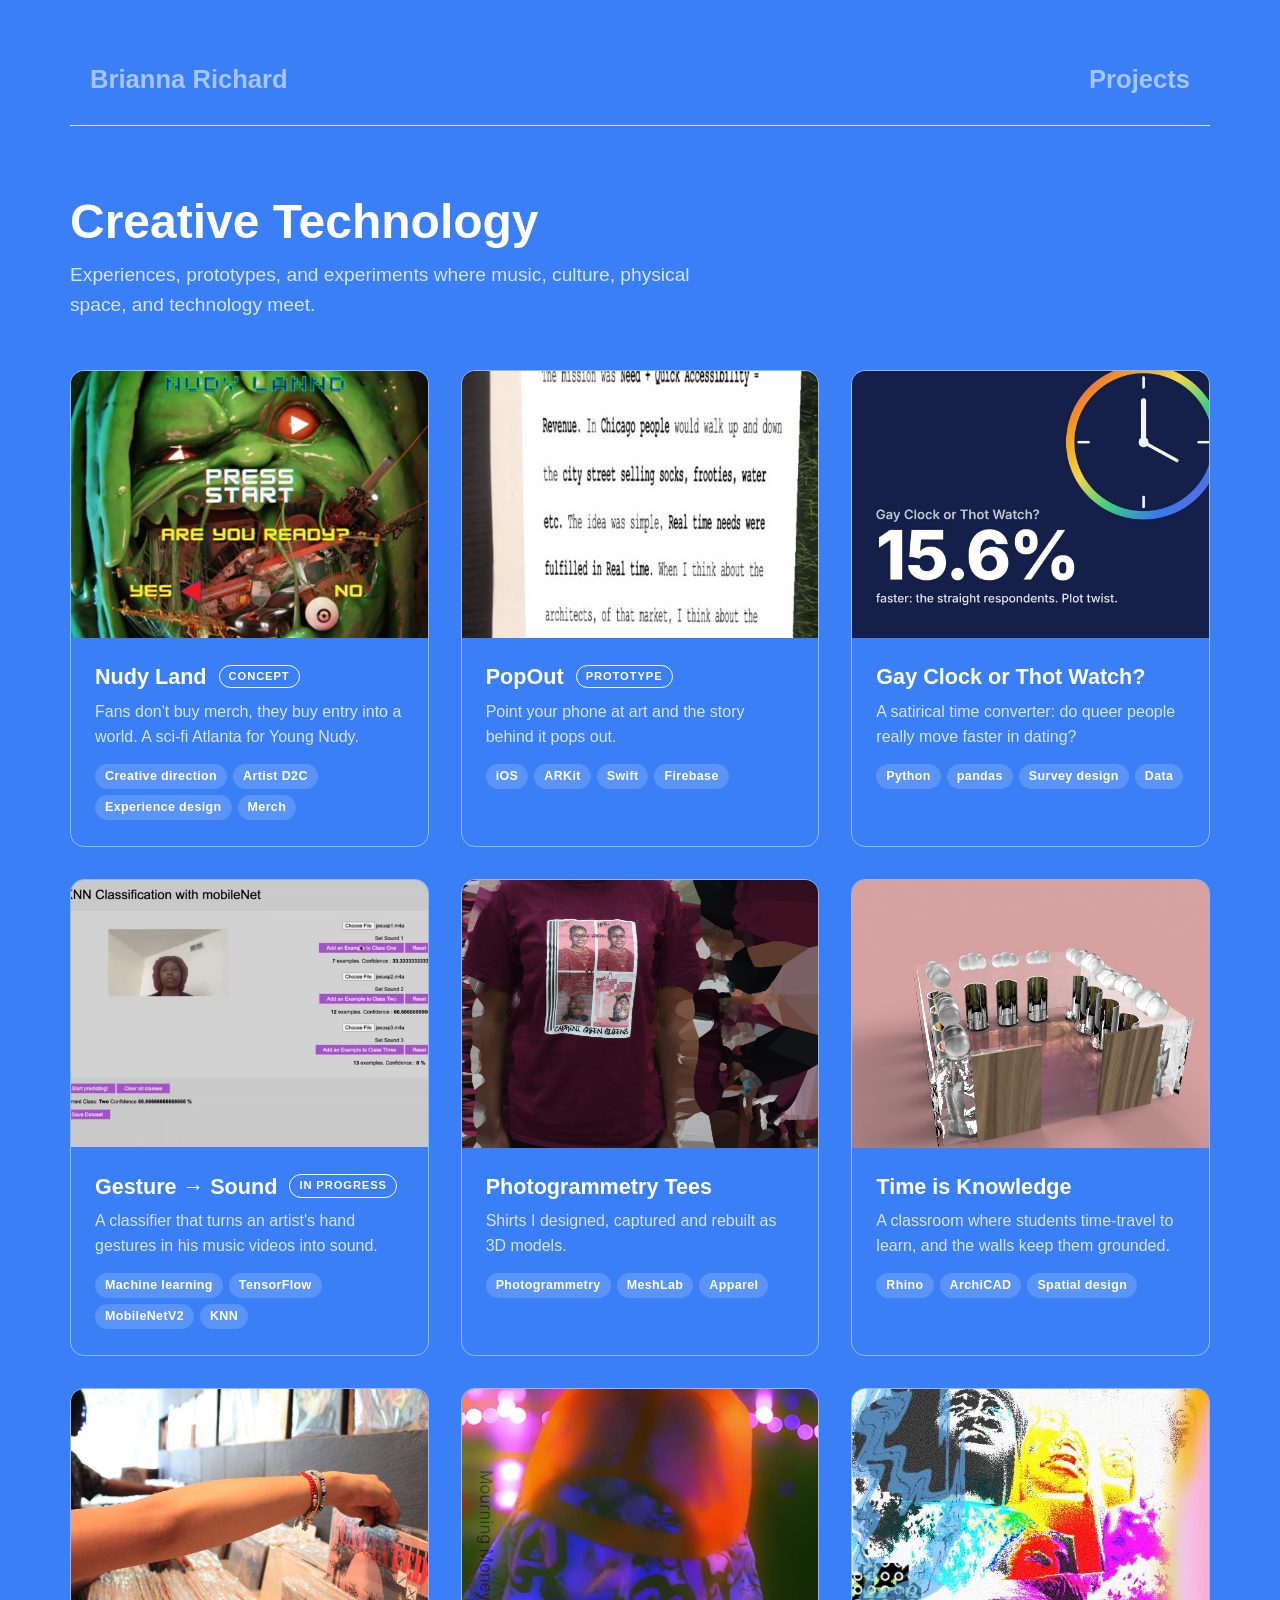
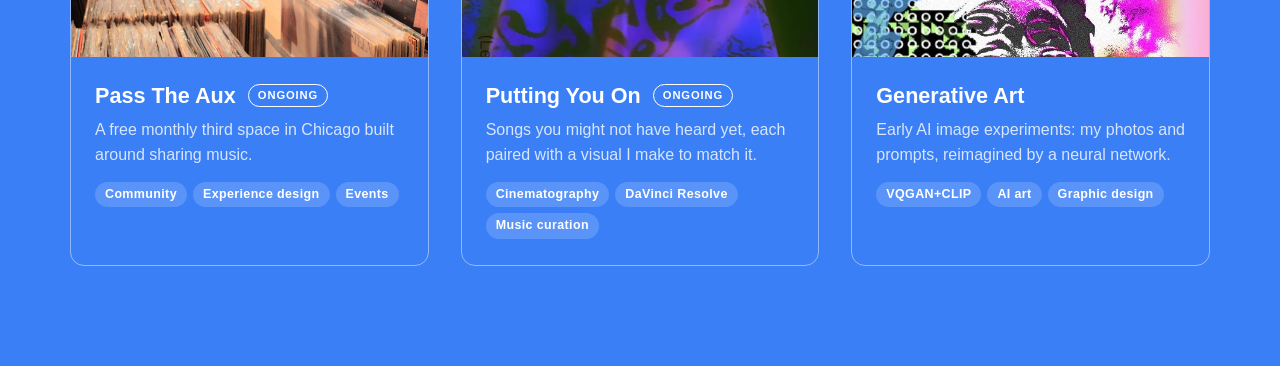
==== projects/index.html @ 4e0860cd "Add Creative Technology projects page and link it from home Co-Authored-By: Claude Opus 5.5 <noreply" ====
<!DOCTYPE html>
<html lang="en">
<head>
  <meta charset="UTF-8">
  <meta name="viewport" content="width=device-width, initial-scale=1.0">
  <title>Projects · Brianna Richard</title>
  <link rel="stylesheet" href="style.css">
</head>
<body>
  <header class="topbar">
    <a href="/">Brianna Richard</a>
    <a href="/projects/">Projects</a>
  </header>

  <main class="wrap">
    <h1>Creative Technology</h1>
    <p class="intro">Experiences, prototypes, and experiments where music, culture, physical space, and technology meet.</p>
    <section class="grid">
    <a class="card" href="young-nudy/">
      <div class="media"><video src="img/yn-loop.mp4" poster="img/yn-loop-poster.jpg" autoplay muted loop playsinline></video></div>
      <div class="body">
        <h2>Nudy Land <span class="label">Concept</span></h2>
        <p>Fans don&#x27;t buy merch, they buy entry into a world. A sci-fi Atlanta for Young Nudy.</p>
        <ul class="tags"><li>Creative direction</li><li>Artist D2C</li><li>Experience design</li><li>Merch</li></ul>
      </div>
    </a>
    <a class="card" href="popout/">
      <div class="media"><video src="img/popout-loop.mp4" poster="img/popout-poster.jpg" autoplay muted loop playsinline></video></div>
      <div class="body">
        <h2>PopOut <span class="label">Prototype</span></h2>
        <p>Point your phone at art and the story behind it pops out.</p>
        <ul class="tags"><li>iOS</li><li>ARKit</li><li>Swift</li><li>Firebase</li></ul>
      </div>
    </a>
    <a class="card" href="gay-clock/">
      <div class="media"><img src="img/gayclock-card.jpg" alt="" loading="lazy"></div>
      <div class="body">
        <h2>Gay Clock or Thot Watch? </h2>
        <p>A satirical time converter: do queer people really move faster in dating?</p>
        <ul class="tags"><li>Python</li><li>pandas</li><li>Survey design</li><li>Data</li></ul>
      </div>
    </a>
    <a class="card" href="gesture-sound/">
      <div class="media"><video src="img/gesture-loop.mp4" poster="img/gesture-loop-poster.jpg" autoplay muted loop playsinline></video></div>
      <div class="body">
        <h2>Gesture → Sound <span class="label">In progress</span></h2>
        <p>A classifier that turns an artist&#x27;s hand gestures in his music videos into sound.</p>
        <ul class="tags"><li>Machine learning</li><li>TensorFlow</li><li>MobileNetV2</li><li>KNN</li></ul>
      </div>
    </a>
    <a class="card" href="photogrammetry/">
      <div class="media"><img src="img/photogrammetry-texture.jpg" alt="" loading="lazy"></div>
      <div class="body">
        <h2>Photogrammetry Tees </h2>
        <p>Shirts I designed, captured and rebuilt as 3D models.</p>
        <ul class="tags"><li>Photogrammetry</li><li>MeshLab</li><li>Apparel</li></ul>
      </div>
    </a>
    <a class="card" href="spatial-design/">
      <div class="media"><img src="img/spatial-render-angle.jpg" alt="" loading="lazy"></div>
      <div class="body">
        <h2>Time is Knowledge </h2>
        <p>A classroom where students time-travel to learn, and the walls keep them grounded.</p>
        <ul class="tags"><li>Rhino</li><li>ArchiCAD</li><li>Spatial design</li></ul>
      </div>
    </a>
    <a class="card" href="pass-the-aux/">
      <div class="media"><img src="img/pta-crate-digging.jpg" alt="" loading="lazy"></div>
      <div class="body">
        <h2>Pass The Aux <span class="label">Ongoing</span></h2>
        <p>A free monthly third space in Chicago built around sharing music.</p>
        <ul class="tags"><li>Community</li><li>Experience design</li><li>Events</li></ul>
      </div>
    </a>
    <a class="card" href="putting-you-on/">
      <div class="media"><video src="img/pyo-loop.mp4" poster="img/pyo-loop-poster.jpg" autoplay muted loop playsinline></video></div>
      <div class="body">
        <h2>Putting You On <span class="label">Ongoing</span></h2>
        <p>Songs you might not have heard yet, each paired with a visual I make to match it.</p>
        <ul class="tags"><li>Cinematography</li><li>DaVinci Resolve</li><li>Music curation</li></ul>
      </div>
    </a>
    <a class="card" href="generative-art/">
      <div class="media"><img src="img/gen-faces-graphic.jpg" alt="" loading="lazy"></div>
      <div class="body">
        <h2>Generative Art </h2>
        <p>Early AI image experiments: my photos and prompts, reimagined by a neural network.</p>
        <ul class="tags"><li>VQGAN+CLIP</li><li>AI art</li><li>Graphic design</li></ul>
      </div>
    </a>
    </section>
  </main>
</body>
</html>
---- projects/style.css ----
/* Creative technology projects — matches the blue home page */
* { box-sizing: border-box; margin: 0; padding: 0; }

:root {
  --blue: #3a7ff6;
  --blue-deep: #2a63cf;
  --white: #ffffff;
  --soft: rgba(255, 255, 255, 0.8);
  --faint: rgba(255, 255, 255, 0.55);
  --line: rgba(255, 255, 255, 0.45);
}

body {
  background: var(--blue);
  color: var(--white);
  font-family: "Avenir Next", "Avenir", "Helvetica Neue", Arial, sans-serif;
  font-weight: 500;
  line-height: 1.55;
  min-height: 100vh;
  padding: 0 70px 100px;
}

a { color: var(--white); }

/* ---------- Top bar (same as home page) ---------- */
.topbar {
  display: flex;
  justify-content: space-between;
  align-items: center;
  padding: 60px 20px 25px;
  border-bottom: 1px solid rgba(255, 255, 255, 0.8);
  font-size: 1.6rem;
  font-weight: 600;
}
.topbar a { color: var(--faint); text-decoration: none; transition: color .2s ease; }
.topbar a:hover { color: var(--white); }

.wrap { max-width: 1200px; margin: 0 auto; }

h1 { font-size: 3rem; font-weight: 700; line-height: 1.1; margin: 70px 0 12px; }
.intro { color: var(--soft); font-size: 1.2rem; max-width: 640px; margin-bottom: 50px; font-weight: 400; }

/* ---------- Card grid ---------- */
.grid {
  display: grid;
  grid-template-columns: repeat(auto-fill, minmax(320px, 1fr));
  gap: 32px;
}

.card {
  display: block;
  text-decoration: none;
  border: 1px solid var(--line);
  border-radius: 14px;
  overflow: hidden;
  transition: transform .25s ease, background-color .25s ease, border-color .25s ease;
}
.card:hover {
  transform: scale(1.04);            /* grows on hover, like the home page links */
  background: rgba(255, 255, 255, 0.1);
  border-color: var(--white);
}

.media { aspect-ratio: 4 / 3; overflow: hidden; background: var(--blue-deep); }
.media img, .media video { width: 100%; height: 100%; object-fit: cover; display: block; }

/* Typographic tile for projects that don't have an image yet */
.tile {
  display: flex; align-items: flex-end;
  padding: 24px;
  background:
    radial-gradient(circle at 80% 15%, rgba(255,255,255,.18), transparent 45%),
    var(--blue-deep);
}
.tile span { font-size: 1.45rem; font-weight: 600; font-style: italic; line-height: 1.25; max-width: 90%; }

.card .body { padding: 22px 24px 26px; }
.card h2 { font-size: 1.35rem; font-weight: 700; margin-bottom: 6px; }
.card p { color: var(--soft); font-weight: 400; margin-bottom: 14px; }

.label {
  display: inline-block;
  vertical-align: middle;
  font-size: .7rem; font-weight: 600; letter-spacing: .08em; text-transform: uppercase;
  border: 1px solid var(--white); border-radius: 99px;
  padding: 2px 9px; margin-left: 6px;
  position: relative; top: -2px;
}
h1 .label { font-size: .85rem; top: -8px; }

.tags { list-style: none; display: flex; flex-wrap: wrap; gap: 6px; }
.tags li {
  font-size: .78rem; font-weight: 600; letter-spacing: .03em;
  background: rgba(255, 255, 255, 0.16);
  border-radius: 99px; padding: 3px 10px;
}

/* ---------- Detail page ---------- */
.detail { max-width: 820px; }
.back {
  display: inline-block; margin-top: 40px;
  color: var(--faint); text-decoration: none; font-weight: 600;
  transition: color .2s ease, transform .2s ease;
}
.back:hover { color: var(--white); transform: translateX(-4px); }
.detail h1 { margin-top: 24px; }
.subtitle { color: var(--soft); font-size: 1.1rem; margin-bottom: 4px; }
.meta { color: var(--faint); font-weight: 600; margin-bottom: 14px; }

.hero { margin: 34px 0 10px; border-radius: 14px; overflow: hidden; background: var(--blue-deep); }
.hero img, .hero video { width: 100%; display: block; max-height: 560px; object-fit: cover; }
.hero.tile { aspect-ratio: 16 / 7; }
.hero.tile span { font-size: 2rem; }

.detail section { margin-top: 44px; }
.detail section h2 {
  font-size: .85rem; font-weight: 700; letter-spacing: .12em; text-transform: uppercase;
  color: var(--soft); margin-bottom: 12px;
}
.detail p, .detail li { font-size: 1.12rem; font-weight: 400; }
.detail p + p { margin-top: 12px; }
.detail ul, .detail ol { padding-left: 1.3em; display: grid; gap: 8px; }
.detail .tags { padding-left: 0; display: flex; }
.detail .tags li { font-size: .78rem; font-weight: 600; }
.detail strong { font-weight: 700; }

video.demo { max-height: 640px; max-width: 100%; border-radius: 14px; display: block; background: #000; margin-bottom: 10px; }
.caption, figcaption { color: var(--faint); font-size: .92rem !important; margin-top: 6px; }

.gallery { display: grid; grid-template-columns: repeat(auto-fill, minmax(240px, 1fr)); gap: 18px; }
.gallery img { width: 100%; border-radius: 10px; display: block; background: var(--blue-deep); }

.btn {
  display: inline-block; margin-top: 8px;
  border: 1px solid var(--white); border-radius: 99px;
  padding: 8px 18px; font-weight: 600; text-decoration: none;
  transition: transform .2s ease, background-color .2s ease;
}
.btn:hover { transform: scale(1.05); background: rgba(255,255,255,.14); }
.links { margin-top: 36px; }

/* Placeholder notes: replace these before publishing */
.fill {
  background: rgba(255, 230, 120, 0.25);
  border: 1px dashed rgba(255, 240, 170, 0.9);
  border-radius: 6px;
  padding: 1px 6px;
  font-style: italic;
}

.pager {
  display: flex; justify-content: space-between; gap: 20px;
  margin-top: 70px; padding-top: 24px; border-top: 1px solid var(--line);
}
.pager a { text-decoration: none; font-weight: 600; color: var(--faint); transition: color .2s ease; }
.pager a:hover { color: var(--white); }

/* ---------- Phones ---------- */
@media (max-width: 700px) {
  body { padding: 0 22px 70px; }
  .topbar { padding-top: 40px; font-size: 1.2rem; }
  h1 { font-size: 2.2rem; margin-top: 46px; }
  .grid { grid-template-columns: 1fr; }
  .hero.tile span { font-size: 1.8rem; }
}

.note { color: var(--faint); font-size: .9rem; margin-bottom: 6px; }
video.demo.wide { width: 100%; max-height: none; }
pre {
  background: rgba(10, 25, 70, 0.55);
  border-radius: 10px; padding: 16px 18px; margin-top: 16px;
  overflow-x: auto; font-size: .88rem; line-height: 1.5;
}
pre code { font-family: "SF Mono", Menlo, Consolas, monospace; color: #e8eeff; }

/* ======================================================================
   Nudy Land page — styled after the Canva case study:
   light background, monospace type, neon-green pixel headings, orange rules
   ====================================================================== */
.kicker { font-weight: 600; letter-spacing: .04em; margin-bottom: 4px; }

body.theme-nudy {
  --nudy-green: #8ee05a;
  --nudy-orange: #ff8a5c;
  --nudy-ink: #1d1d1d;
  background: #f5f4f1;
  color: var(--nudy-ink);
  font-family: "Space Mono", "SF Mono", Menlo, monospace;
}
.theme-nudy a { color: var(--nudy-ink); }
.theme-nudy .topbar { border-bottom: 1px solid var(--nudy-orange); font-family: "Space Mono", monospace; font-weight: 400; }
.theme-nudy .topbar a { color: #7a7a7a; }
.theme-nudy .topbar a:hover { color: var(--nudy-ink); }
.theme-nudy .back { color: #7a7a7a; }
.theme-nudy .back:hover { color: var(--nudy-ink); }

.theme-nudy h1 {
  font-family: "Silkscreen", "Space Mono", monospace;
  font-weight: 400;
  color: var(--nudy-green);
  font-size: 4rem;
  letter-spacing: .02em;
}
.theme-nudy h1 .label { color: var(--nudy-ink); border-color: var(--nudy-ink); font-family: "Space Mono", monospace; }
.theme-nudy .kicker { color: var(--nudy-ink); }
.theme-nudy .subtitle, .theme-nudy .meta, .theme-nudy .note { color: #6b6b6b; }
.theme-nudy .tags li { background: transparent; border: 1px solid var(--nudy-orange); color: var(--nudy-ink); }

.theme-nudy .hero { background: #111; border-radius: 4px; }

.theme-nudy .detail section {
  margin-top: 60px;
  padding-top: 26px;
  border-top: 1px solid var(--nudy-orange);
}
.theme-nudy .detail section h2 {
  font-family: "Silkscreen", "Space Mono", monospace;
  font-weight: 400;
  font-size: 1.7rem;
  letter-spacing: .02em;
  text-transform: none;
  color: var(--nudy-green);
  margin-bottom: 18px;
}
.theme-nudy .detail p, .theme-nudy .detail li { font-size: 1rem; line-height: 1.7; }
.theme-nudy .detail section > p:first-of-type { margin-top: 0; }

.mono-label {
  font-family: "Space Mono", monospace;
  font-size: .82rem !important;
  font-weight: 700;
  letter-spacing: .06em;
  text-transform: uppercase;
  margin: 22px 0 10px !important;
}
.theme-nudy .mono-label { color: var(--nudy-ink); }

.split { display: grid; grid-template-columns: 220px 1fr; gap: 28px; align-items: start; margin-top: 24px; }
.split figure img { width: 100%; border-radius: 10px; display: block; }
.tracklist { list-style: none; padding: 0 !important; border-top: 1px solid var(--nudy-orange); gap: 0 !important; }
.tracklist li { padding: 8px 0; border-bottom: 1px solid rgba(255,138,92,.45); }
.tracklist li::before { content: "▶  "; color: var(--nudy-green); }

.two-col { display: grid; grid-template-columns: 1fr 1fr; gap: 28px; margin-top: 10px; }

.theme-nudy .gallery { margin-top: 22px; }
.theme-nudy .gallery img { background: #e6e4df; border-radius: 4px; }
.theme-nudy figcaption, .theme-nudy .caption { color: #7a7a7a; }

.headline {
  margin-top: 26px; padding: 18px 22px;
  border: 1px solid var(--nudy-orange);
  font-size: 1.25rem; font-weight: 700; line-height: 1.35;
}
.headline .mono-label { display: block; margin: 0 0 6px !important; color: #7a7a7a; font-weight: 400; }

.theme-nudy video.demo { border-radius: 4px; margin: 18px 0 6px; }
.theme-nudy .pager { border-top: 1px solid var(--nudy-orange); }
.theme-nudy .pager a { color: #7a7a7a; }
.theme-nudy .pager a:hover { color: var(--nudy-ink); }
.theme-nudy .fill { background: #fff3c4; border-color: #e0b800; }

@media (max-width: 700px) {
  .theme-nudy h1 { font-size: 2.6rem; }
  .split, .two-col { grid-template-columns: 1fr; }
  .split figure { max-width: 220px; }
}

/* TikTok embeds */
.tt-row { display: grid; grid-template-columns: repeat(auto-fill, minmax(230px, 1fr)); gap: 18px; }
.tt iframe { width: 100%; aspect-ratio: 9 / 16; border: 0; border-radius: 12px; background: var(--blue-deep); display: block; }
.tt video { width: 100%; aspect-ratio: 9 / 16; object-fit: cover; border-radius: 12px; background: #000; display: block; }
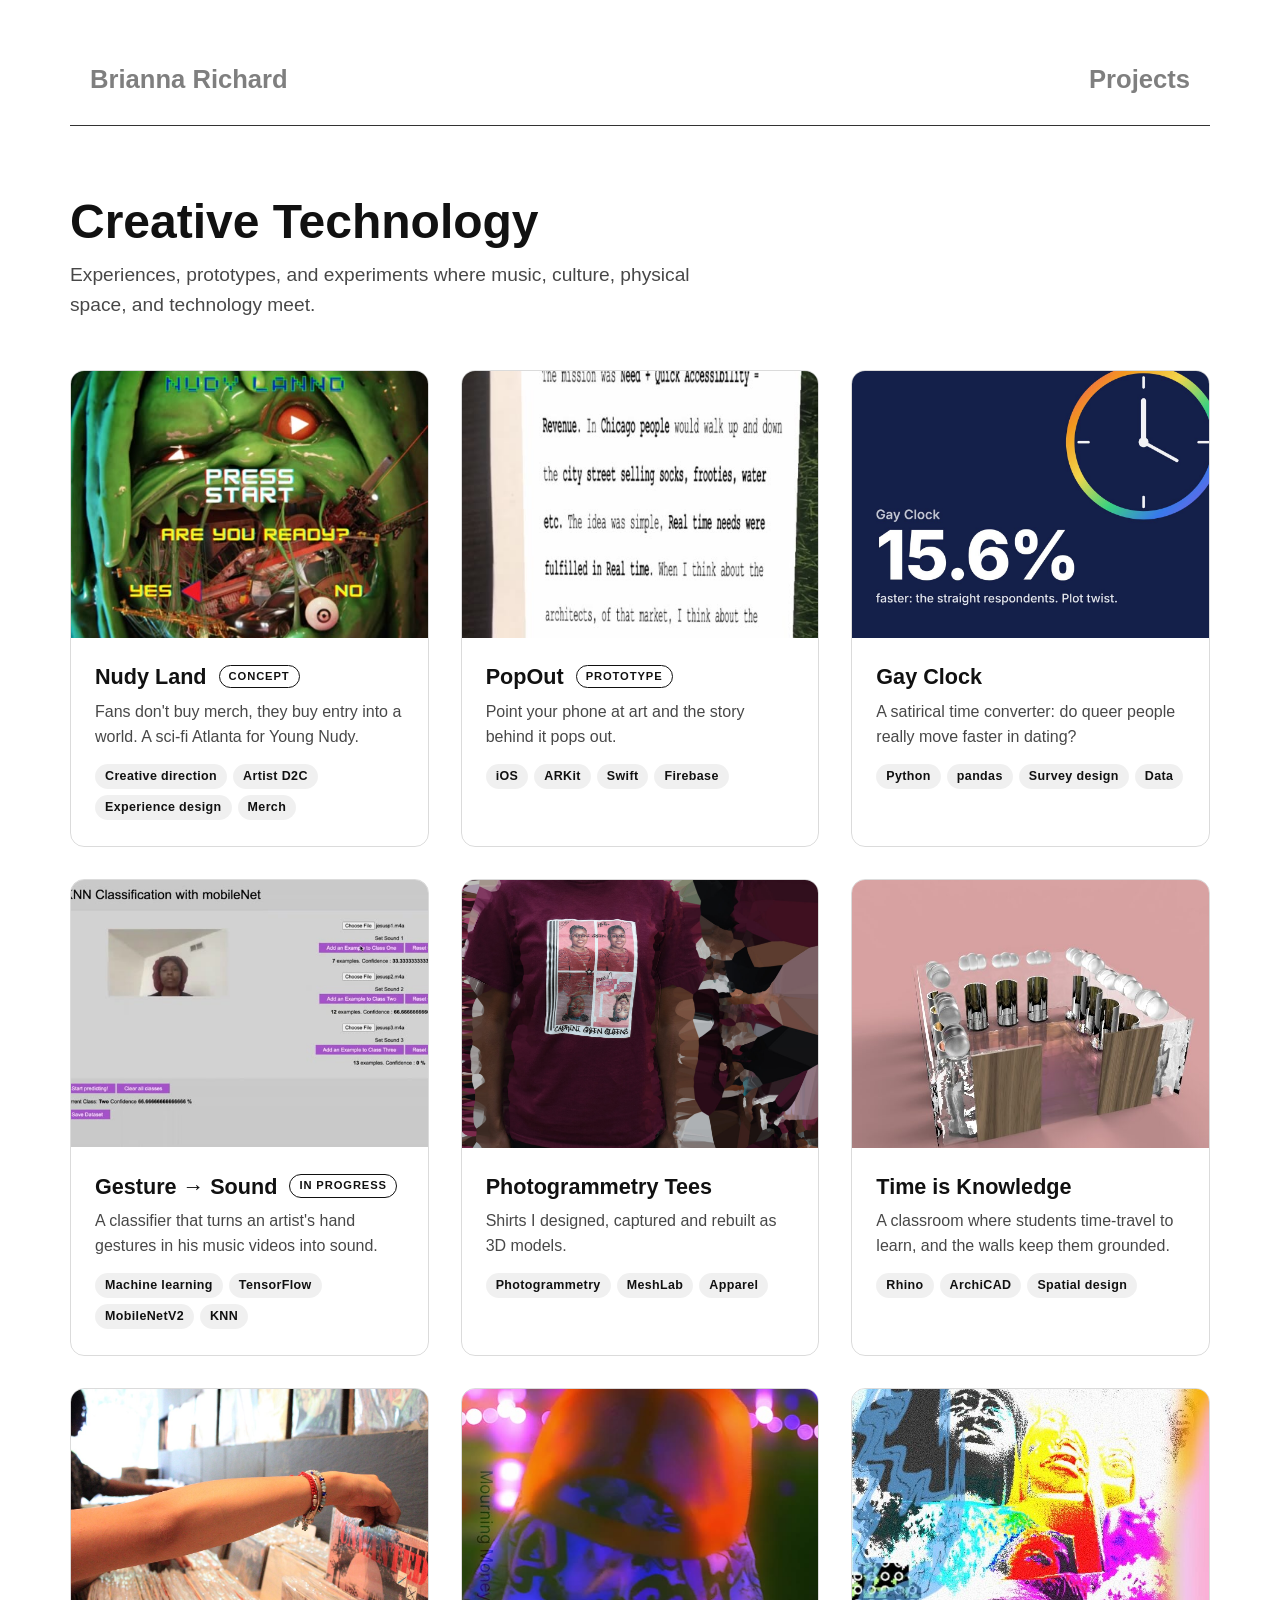
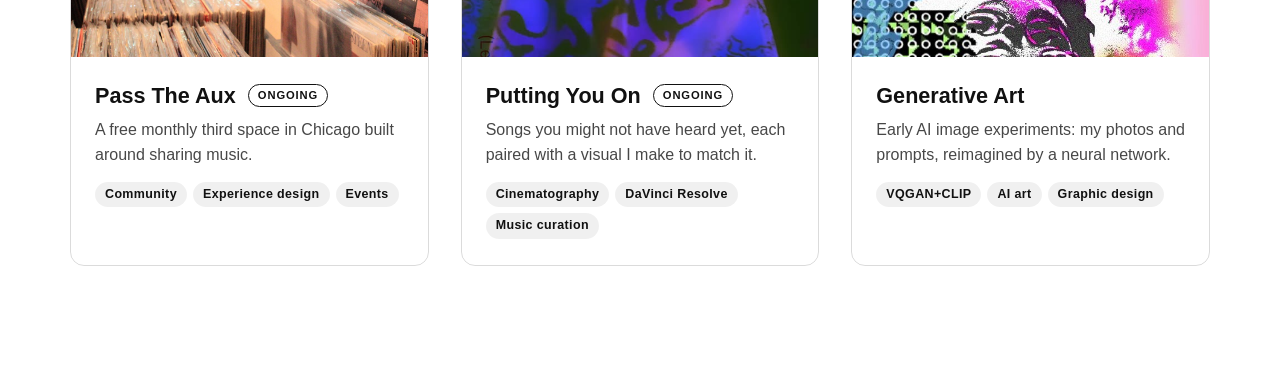
==== commit 84190448: "Rename project to Gay Clock Co-Authored-By: Claude Opus 5.5 <noreply@anthropic.com> Claude-Session: " ====
--- a/projects/index.html
+++ b/projects/index.html
@@ -35,7 +35,7 @@
     <a class="card" href="gay-clock/">
       <div class="media"><img src="img/gayclock-card.jpg" alt="" loading="lazy"></div>
       <div class="body">
-        <h2>Gay Clock or Thot Watch? </h2>
+        <h2>Gay Clock </h2>
         <p>A satirical time converter: do queer people really move faster in dating?</p>
         <ul class="tags"><li>Python</li><li>pandas</li><li>Survey design</li><li>Data</li></ul>
       </div>
--- a/projects/style.css
+++ b/projects/style.css
@@ -3,15 +3,15 @@
 
 :root {
   --blue: #3a7ff6;
-  --blue-deep: #2a63cf;
-  --white: #ffffff;
-  --soft: rgba(255, 255, 255, 0.8);
-  --faint: rgba(255, 255, 255, 0.55);
-  --line: rgba(255, 255, 255, 0.45);
+  --blue-deep: #f1f1f1;          /* placeholder behind images/videos */
+  --white: #111111;              /* main text color */
+  --soft: rgba(0, 0, 0, 0.72);
+  --faint: rgba(0, 0, 0, 0.5);
+  --line: rgba(0, 0, 0, 0.14);
 }
 
 body {
-  background: var(--blue);
+  background: #ffffff;
   color: var(--white);
   font-family: "Avenir Next", "Avenir", "Helvetica Neue", Arial, sans-serif;
   font-weight: 500;
@@ -28,7 +28,7 @@
   justify-content: space-between;
   align-items: center;
   padding: 60px 20px 25px;
-  border-bottom: 1px solid rgba(255, 255, 255, 0.8);
+  border-bottom: 1px solid rgba(0, 0, 0, 0.8);
   font-size: 1.6rem;
   font-weight: 600;
 }
@@ -57,7 +57,7 @@
 }
 .card:hover {
   transform: scale(1.04);            /* grows on hover, like the home page links */
-  background: rgba(255, 255, 255, 0.1);
+  background: rgba(0, 0, 0, 0.03);
   border-color: var(--white);
 }
 
@@ -68,9 +68,10 @@
 .tile {
   display: flex; align-items: flex-end;
   padding: 24px;
+  color: #fff;
   background:
     radial-gradient(circle at 80% 15%, rgba(255,255,255,.18), transparent 45%),
-    var(--blue-deep);
+    var(--blue);
 }
 .tile span { font-size: 1.45rem; font-weight: 600; font-style: italic; line-height: 1.25; max-width: 90%; }
 
@@ -91,7 +92,7 @@
 .tags { list-style: none; display: flex; flex-wrap: wrap; gap: 6px; }
 .tags li {
   font-size: .78rem; font-weight: 600; letter-spacing: .03em;
-  background: rgba(255, 255, 255, 0.16);
+  background: rgba(0, 0, 0, 0.06);
   border-radius: 99px; padding: 3px 10px;
 }
 
@@ -136,13 +137,13 @@
   padding: 8px 18px; font-weight: 600; text-decoration: none;
   transition: transform .2s ease, background-color .2s ease;
 }
-.btn:hover { transform: scale(1.05); background: rgba(255,255,255,.14); }
+.btn:hover { transform: scale(1.05); background: rgba(0,0,0,.05); }
 .links { margin-top: 36px; }
 
 /* Placeholder notes: replace these before publishing */
 .fill {
-  background: rgba(255, 230, 120, 0.25);
-  border: 1px dashed rgba(255, 240, 170, 0.9);
+  background: #fff3c4;
+  border: 1px dashed #e0b800;
   border-radius: 6px;
   padding: 1px 6px;
   font-style: italic;
@@ -167,7 +168,7 @@
 .note { color: var(--faint); font-size: .9rem; margin-bottom: 6px; }
 video.demo.wide { width: 100%; max-height: none; }
 pre {
-  background: rgba(10, 25, 70, 0.55);
+  background: #14204a;
   border-radius: 10px; padding: 16px 18px; margin-top: 16px;
   overflow-x: auto; font-size: .88rem; line-height: 1.5;
 }
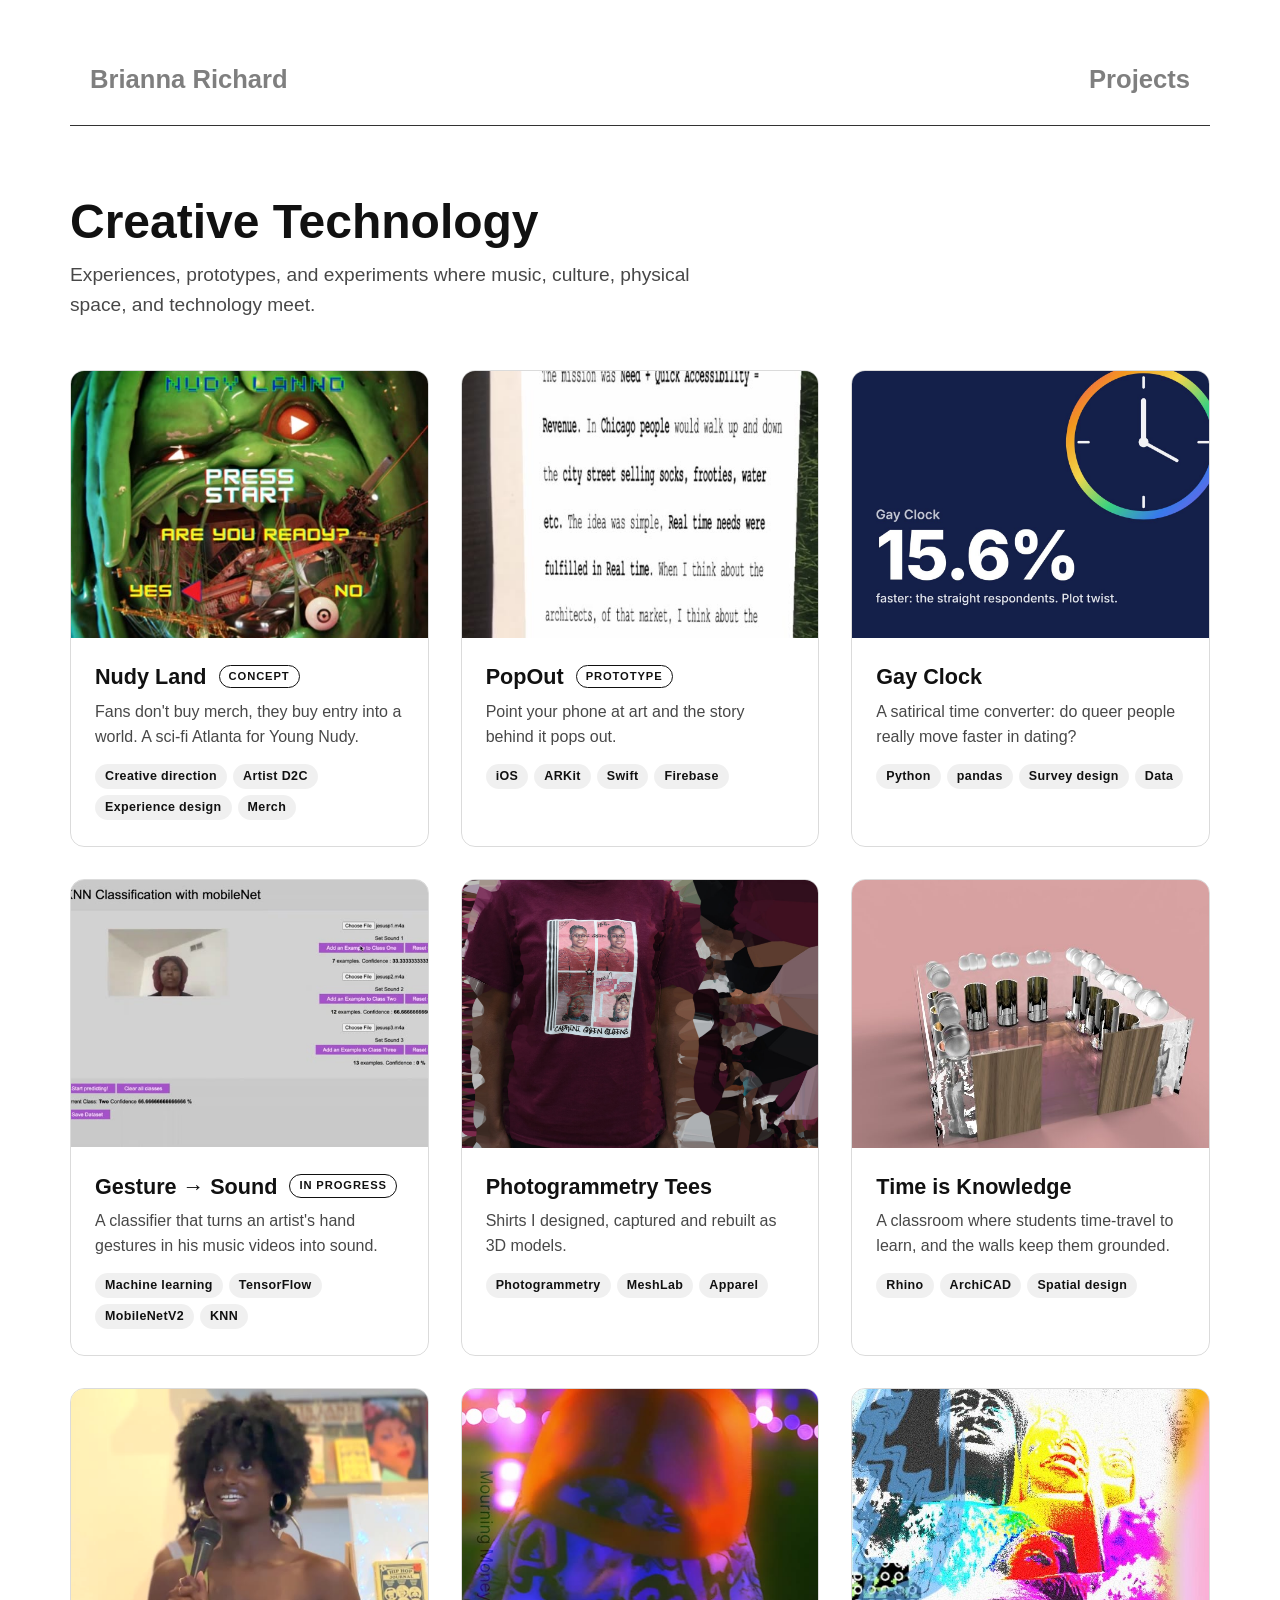
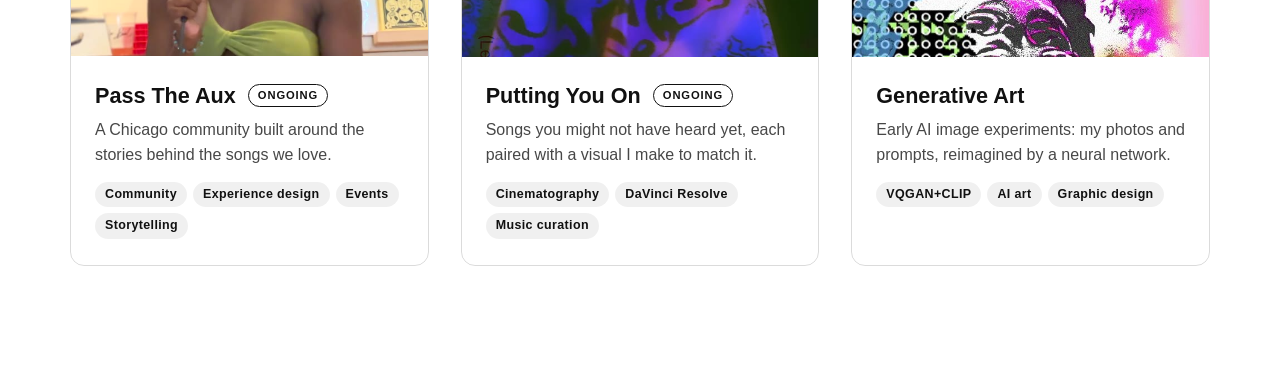
==== commit 25ec168f: "Projects: richer Pass The Aux page, 3D shirt viewer, new generative art, SAIC research Co-Authored-B" ====
--- a/projects/index.html
+++ b/projects/index.html
@@ -4,7 +4,7 @@
   <meta charset="UTF-8">
   <meta name="viewport" content="width=device-width, initial-scale=1.0">
   <title>Projects · Brianna Richard</title>
-  <link rel="stylesheet" href="style.css">
+  <link rel="stylesheet" href="style.css?v=3">
 </head>
 <body>
   <header class="topbar">
@@ -65,11 +65,11 @@
       </div>
     </a>
     <a class="card" href="pass-the-aux/">
-      <div class="media"><img src="img/pta-crate-digging.jpg" alt="" loading="lazy"></div>
+      <div class="media"><video src="img/pta-loop.mp4" poster="img/pta-loop-poster.jpg" autoplay muted loop playsinline></video></div>
       <div class="body">
         <h2>Pass The Aux <span class="label">Ongoing</span></h2>
-        <p>A free monthly third space in Chicago built around sharing music.</p>
-        <ul class="tags"><li>Community</li><li>Experience design</li><li>Events</li></ul>
+        <p>A Chicago community built around the stories behind the songs we love.</p>
+        <ul class="tags"><li>Community</li><li>Experience design</li><li>Events</li><li>Storytelling</li></ul>
       </div>
     </a>
     <a class="card" href="putting-you-on/">
--- a/projects/style.css
+++ b/projects/style.css
@@ -271,3 +271,15 @@
 .tt-row { display: grid; grid-template-columns: repeat(auto-fill, minmax(230px, 1fr)); gap: 18px; }
 .tt iframe { width: 100%; aspect-ratio: 9 / 16; border: 0; border-radius: 12px; background: var(--blue-deep); display: block; }
 .tt video { width: 100%; aspect-ratio: 9 / 16; object-fit: cover; border-radius: 12px; background: #000; display: block; }
+
+/* Stat tiles */
+.stats { display: grid; grid-template-columns: repeat(auto-fit, minmax(150px, 1fr)); gap: 14px; }
+.stats div { border: 1px solid var(--line); border-radius: 12px; padding: 16px 18px; }
+.stats strong { display: block; font-size: 1.9rem; line-height: 1.1; margin-bottom: 4px; }
+.stats span { color: var(--soft); font-size: .92rem; }
+
+/* 3D viewer + AR links */
+model-viewer.model { width: 100%; height: 520px; background: #f4f4f4; border-radius: 14px; --poster-color: #f4f4f4; }
+.ar-row { display: grid; grid-template-columns: repeat(auto-fill, minmax(200px, 1fr)); gap: 16px; margin-top: 16px; }
+.ar-row img { width: 100%; border-radius: 10px; display: block; background: #f4f4f4; transition: transform .25s ease; }
+.ar-row a:hover img { transform: scale(1.03); }
